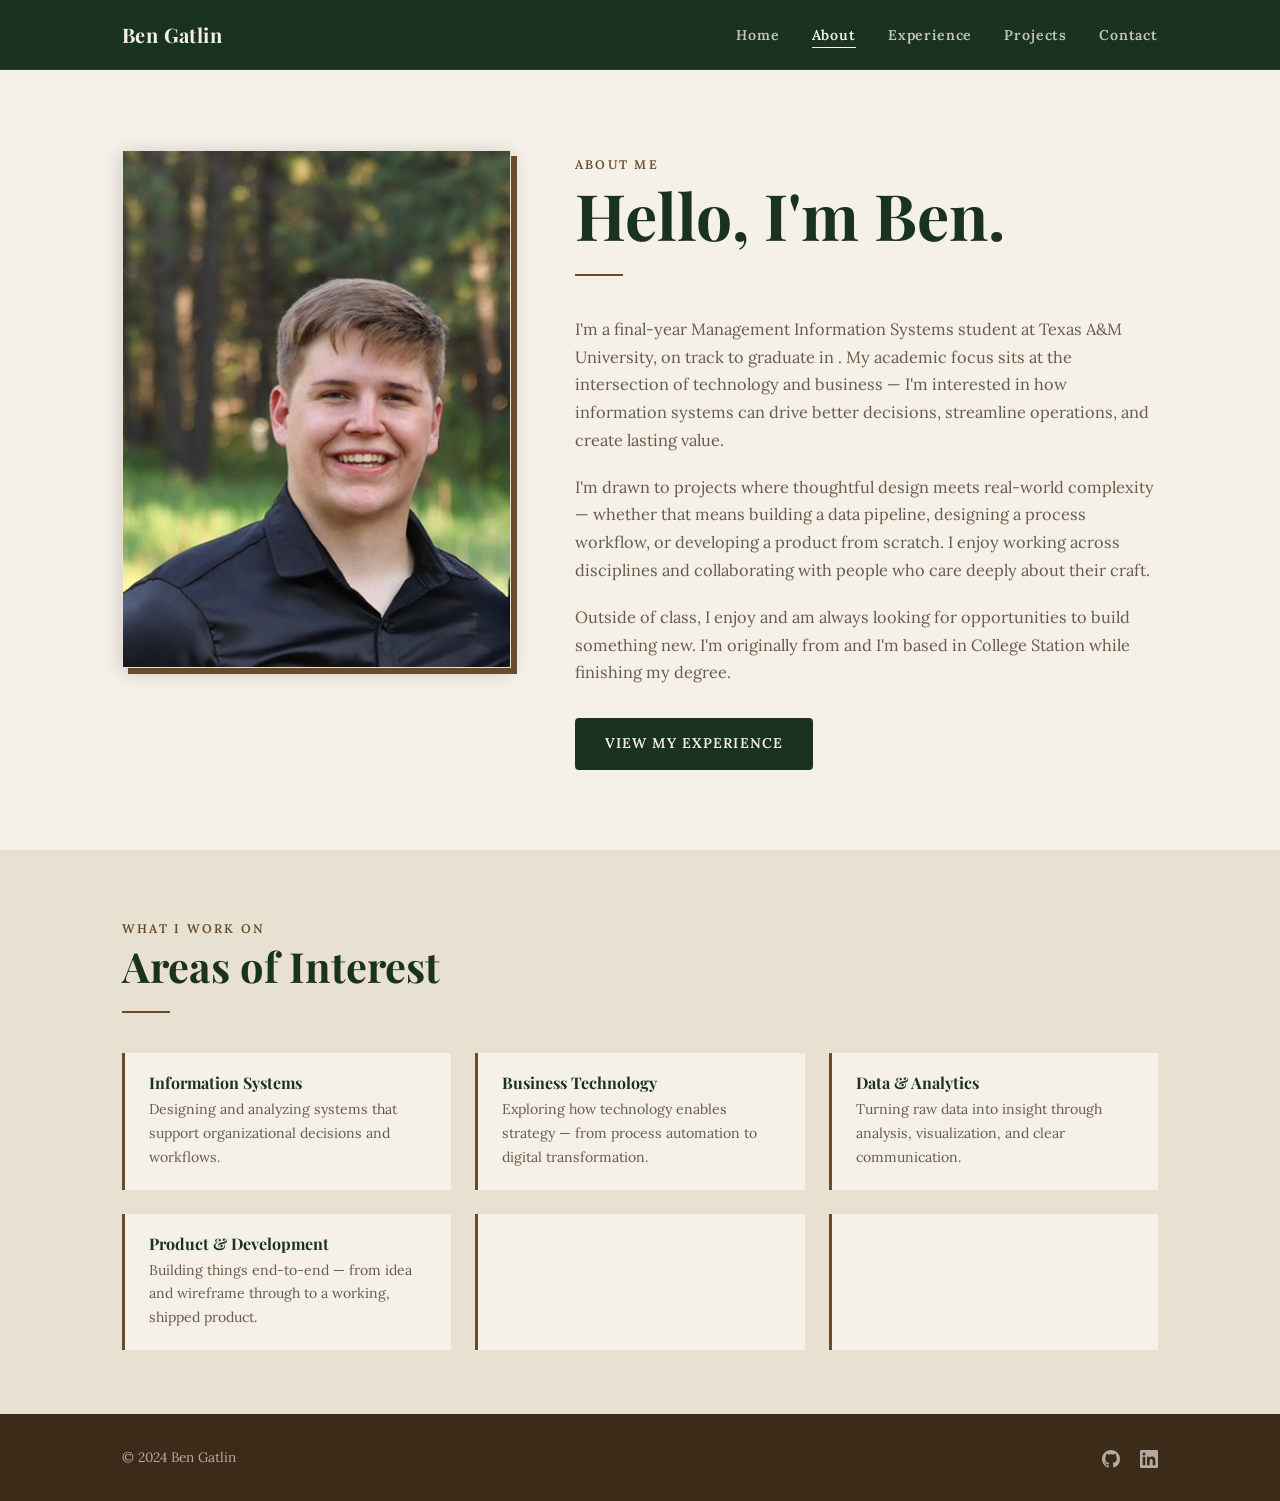
==== about.html @ 9d944edf "Initial website build — HTML/CSS/JS portfolio Co-Authored-By: Claude Sonnet 4.6 <noreply@anthropic.c" ====
<!DOCTYPE html>
<html lang="en">
<head>
  <meta charset="UTF-8">
  <meta name="viewport" content="width=device-width, initial-scale=1.0">
  <meta name="description" content="About Ben Gatlin — MIS student at Texas A&M University.">
  <title>About — Ben Gatlin</title>
  <link rel="preconnect" href="https://fonts.googleapis.com">
  <link rel="preconnect" href="https://fonts.gstatic.com" crossorigin>
  <link href="https://fonts.googleapis.com/css2?family=Playfair+Display:ital,wght@0,400;0,700;1,400&family=Lora:ital,wght@0,400;0,600;1,400&display=swap" rel="stylesheet">
  <link rel="stylesheet" href="css/styles.css">
</head>
<body>

  <!-- ===== NAVBAR ===== -->
  <nav class="navbar" role="navigation" aria-label="Main navigation">
    <div class="container">
      <a href="index.html" class="nav-brand">Ben Gatlin</a>
      <button class="nav-hamburger" aria-label="Toggle navigation" aria-expanded="false">
        <span></span>
        <span></span>
        <span></span>
      </button>
      <ul class="nav-links">
        <li><a href="index.html">Home</a></li>
        <li><a href="about.html">About</a></li>
        <li><a href="experience.html">Experience</a></li>
        <li><a href="projects.html">Projects</a></li>
        <li><a href="contact.html">Contact</a></li>
      </ul>
    </div>
  </nav>

  <main style="padding-top: var(--nav-height);">

    <!-- ===== ABOUT BIO ===== -->
    <section class="section" aria-labelledby="about-heading">
      <div class="container">
        <div class="about-grid">

          <!-- Photo column -->
          <div class="about-photo-wrap reveal">
            <img
              src="assets/profile.jpg"
              alt="Ben Gatlin"
              class="about-photo"
            >
          </div>

          <!-- Bio column -->
          <div class="about-content reveal">
            <span class="section-label">About Me</span>
            <h1 id="about-heading" class="section-title">Hello, I'm Ben.</h1>
            <div class="section-divider"></div>

            <!-- PLACEHOLDER: Replace paragraphs below with your real bio -->
            <p>
              I'm a final-year Management Information Systems student at Texas A&amp;M University,
              on track to graduate in <!-- PLACEHOLDER: Month Year -->. My academic focus sits at
              the intersection of technology and business — I'm interested in how information systems
              can drive better decisions, streamline operations, and create lasting value.
            </p>

            <p>
              <!-- PLACEHOLDER: Expand on your specific interests, coursework highlights,
                   or skills you've developed. What draws you to technology + business?
                   What kinds of problems excite you? -->
              I'm drawn to projects where thoughtful design meets real-world complexity — whether
              that means building a data pipeline, designing a process workflow, or developing a
              product from scratch. I enjoy working across disciplines and collaborating with people
              who care deeply about their craft.
            </p>

            <p>
              <!-- PLACEHOLDER: Add a personal/humanizing paragraph — hobbies, background,
                   where you're from, what you do outside of school. -->
              Outside of class, I enjoy <!-- PLACEHOLDER: your hobbies/interests --> and am
              always looking for opportunities to build something new. I'm originally from
              <!-- PLACEHOLDER: hometown --> and I'm based in College Station while finishing
              my degree.
            </p>

            <a href="experience.html" class="btn btn-dark" style="margin-top: 0.75rem;">
              View My Experience
            </a>
          </div>

        </div>
      </div>
    </section>

    <!-- ===== AREAS OF INTEREST ===== -->
    <section class="about-interests" aria-labelledby="interests-heading">
      <div class="container">
        <span class="section-label">What I Work On</span>
        <h2 id="interests-heading" class="section-title">Areas of Interest</h2>
        <div class="section-divider"></div>

        <div class="interests-grid">
          <div class="interest-item reveal">
            <h4>Information Systems</h4>
            <!-- PLACEHOLDER: 1–2 sentences about your interest in IS -->
            <p>Designing and analyzing systems that support organizational decisions and workflows.</p>
          </div>

          <div class="interest-item reveal">
            <h4>Business Technology</h4>
            <!-- PLACEHOLDER: 1–2 sentences -->
            <p>Exploring how technology enables strategy — from process automation to digital transformation.</p>
          </div>

          <div class="interest-item reveal">
            <h4>Data &amp; Analytics</h4>
            <!-- PLACEHOLDER: 1–2 sentences -->
            <p>Turning raw data into insight through analysis, visualization, and clear communication.</p>
          </div>

          <div class="interest-item reveal">
            <h4>Product &amp; Development</h4>
            <!-- PLACEHOLDER: 1–2 sentences -->
            <p>Building things end-to-end — from idea and wireframe through to a working, shipped product.</p>
          </div>

          <div class="interest-item reveal">
            <h4><!-- PLACEHOLDER: Add your own area --></h4>
            <p><!-- PLACEHOLDER: Description --></p>
          </div>

          <div class="interest-item reveal">
            <h4><!-- PLACEHOLDER: Add your own area --></h4>
            <p><!-- PLACEHOLDER: Description --></p>
          </div>
        </div>
      </div>
    </section>

  </main>

  <!-- ===== FOOTER ===== -->
  <footer class="footer" role="contentinfo">
    <div class="container">
      <p class="footer-copy">&copy; 2024 Ben Gatlin</p>
      <nav class="footer-links" aria-label="Social links">
        <!-- PLACEHOLDER: Replace href values with real profile URLs -->
        <a href="#" aria-label="GitHub">
          <svg class="footer-icon" viewBox="0 0 24 24" fill="currentColor" aria-hidden="true">
            <path d="M12 0C5.37 0 0 5.37 0 12c0 5.31 3.435 9.795 8.205 11.385.6.105.825-.255.825-.57 0-.285-.015-1.23-.015-2.235-3.015.555-3.795-.735-4.035-1.41-.135-.345-.72-1.41-1.23-1.695-.42-.225-1.02-.78-.015-.795.945-.015 1.62.87 1.845 1.23 1.08 1.815 2.805 1.305 3.495.99.105-.78.42-1.305.765-1.605-2.67-.3-5.46-1.335-5.46-5.925 0-1.305.465-2.385 1.23-3.225-.12-.3-.54-1.53.12-3.18 0 0 1.005-.315 3.3 1.23.96-.27 1.98-.405 3-.405s2.04.135 3 .405c2.295-1.56 3.3-1.23 3.3-1.23.66 1.65.24 2.88.12 3.18.765.84 1.23 1.905 1.23 3.225 0 4.605-2.805 5.625-5.475 5.925.435.375.81 1.095.81 2.22 0 1.605-.015 2.895-.015 3.3 0 .315.225.69.825.57A12.02 12.02 0 0 0 24 12c0-6.63-5.37-12-12-12z"/>
          </svg>
        </a>
        <a href="#" aria-label="LinkedIn">
          <svg class="footer-icon" viewBox="0 0 24 24" fill="currentColor" aria-hidden="true">
            <path d="M20.447 20.452h-3.554v-5.569c0-1.328-.027-3.037-1.852-3.037-1.853 0-2.136 1.445-2.136 2.939v5.667H9.351V9h3.414v1.561h.046c.477-.9 1.637-1.85 3.37-1.85 3.601 0 4.267 2.37 4.267 5.455v6.286zM5.337 7.433a2.062 2.062 0 0 1-2.063-2.065 2.064 2.064 0 1 1 2.063 2.065zm1.782 13.019H3.555V9h3.564v11.452zM22.225 0H1.771C.792 0 0 .774 0 1.729v20.542C0 23.227.792 24 1.771 24h20.451C23.2 24 24 23.227 24 22.271V1.729C24 .774 23.2 0 22.222 0h.003z"/>
          </svg>
        </a>
      </nav>
    </div>
  </footer>

  <script src="js/scripts.js"></script>
</body>
</html>
---- css/styles.css ----
/* =========================================
   1. RESET & BASE
   ========================================= */

*, *::before, *::after {
  box-sizing: border-box;
  margin: 0;
  padding: 0;
}

html {
  scroll-behavior: smooth;
}

body {
  font-family: var(--font-body);
  font-size: 1rem;
  line-height: 1.7;
  color: var(--color-text);
  background-color: var(--color-cream);
}

img {
  display: block;
  max-width: 100%;
}

a {
  color: inherit;
  text-decoration: none;
}

ul {
  list-style: none;
}

/* =========================================
   2. DESIGN TOKENS
   ========================================= */

:root {
  --color-green-dark:   #1A3320;
  --color-green-mid:    #2C4A2E;
  --color-brown-dark:   #3D2B1A;
  --color-brown-mid:    #6B4C2A;
  --color-cream:        #F5F0E8;
  --color-cream-dark:   #E8E0D0;
  --color-text:         #2A1F14;
  --color-text-muted:   #6B5A48;

  --font-heading: 'Playfair Display', Georgia, serif;
  --font-body:    'Lora', Georgia, serif;

  --max-width:    1100px;
  --nav-height:   70px;

  --shadow-sm:    0 2px 8px rgba(0,0,0,0.12);
  --shadow-md:    0 4px 20px rgba(0,0,0,0.18);
  --shadow-lg:    0 8px 40px rgba(0,0,0,0.22);

  --radius:       4px;
  --transition:   0.25s ease;
}

/* =========================================
   3. TYPOGRAPHY
   ========================================= */

h1, h2, h3, h4 {
  font-family: var(--font-heading);
  font-weight: 700;
  line-height: 1.2;
  color: var(--color-green-dark);
}

h1 { font-size: clamp(2.4rem, 6vw, 4rem); }
h2 { font-size: clamp(1.8rem, 4vw, 2.6rem); }
h3 { font-size: clamp(1.2rem, 2.5vw, 1.5rem); }

p {
  margin-bottom: 1.2rem;
  color: var(--color-text);
}

p:last-child {
  margin-bottom: 0;
}

/* =========================================
   4. LAYOUT UTILITIES
   ========================================= */

.container {
  width: 100%;
  max-width: var(--max-width);
  margin: 0 auto;
  padding: 0 2rem;
}

.section {
  padding: 5rem 0;
}

.section-label {
  font-family: var(--font-body);
  font-size: 0.78rem;
  font-weight: 600;
  letter-spacing: 0.18em;
  text-transform: uppercase;
  color: var(--color-brown-mid);
  margin-bottom: 0.75rem;
}

.section-title {
  margin-bottom: 0.5rem;
}

.section-divider {
  width: 48px;
  height: 2px;
  background-color: var(--color-brown-mid);
  margin: 1.25rem 0 2.5rem;
}

.section-divider.center {
  margin-left: auto;
  margin-right: auto;
}

.text-center { text-align: center; }

/* Scroll reveal animation */
.reveal {
  opacity: 0;
  transform: translateY(24px);
  transition: opacity 0.55s ease, transform 0.55s ease;
}

.reveal.visible {
  opacity: 1;
  transform: translateY(0);
}

/* =========================================
   5. NAVBAR
   ========================================= */

.navbar {
  position: fixed;
  top: 0;
  left: 0;
  right: 0;
  height: var(--nav-height);
  background-color: var(--color-green-dark);
  border-bottom: 1px solid rgba(245, 240, 232, 0.08);
  z-index: 1000;
  display: flex;
  align-items: center;
}

.navbar .container {
  display: flex;
  align-items: center;
  justify-content: space-between;
}

.nav-brand {
  font-family: var(--font-heading);
  font-size: 1.25rem;
  font-weight: 700;
  color: var(--color-cream);
  letter-spacing: 0.02em;
  white-space: nowrap;
}

.nav-brand:hover {
  color: var(--color-cream-dark);
}

.nav-links {
  display: flex;
  align-items: center;
  gap: 2rem;
}

.nav-links a {
  font-family: var(--font-body);
  font-size: 0.88rem;
  font-weight: 600;
  letter-spacing: 0.06em;
  color: rgba(245, 240, 232, 0.78);
  transition: color var(--transition);
  position: relative;
  padding-bottom: 2px;
}

.nav-links a::after {
  content: '';
  position: absolute;
  bottom: -2px;
  left: 0;
  width: 0;
  height: 1px;
  background-color: var(--color-cream);
  transition: width var(--transition);
}

.nav-links a:hover,
.nav-links a.active {
  color: var(--color-cream);
}

.nav-links a:hover::after,
.nav-links a.active::after {
  width: 100%;
}

.nav-hamburger {
  display: none;
  flex-direction: column;
  justify-content: center;
  gap: 5px;
  background: none;
  border: none;
  cursor: pointer;
  padding: 6px;
}

.nav-hamburger span {
  display: block;
  width: 24px;
  height: 2px;
  background-color: var(--color-cream);
  transition: var(--transition);
  border-radius: 1px;
}

/* =========================================
   6. FOOTER
   ========================================= */

.footer {
  background-color: var(--color-brown-dark);
  color: var(--color-cream);
  padding: 2rem 0;
}

.footer .container {
  display: flex;
  align-items: center;
  justify-content: space-between;
  flex-wrap: wrap;
  gap: 1rem;
}

.footer-copy {
  font-family: var(--font-body);
  font-size: 0.85rem;
  color: rgba(245, 240, 232, 0.65);
  margin-bottom: 0;
}

.footer-links {
  display: flex;
  gap: 1.25rem;
  align-items: center;
}

.footer-links a {
  color: rgba(245, 240, 232, 0.65);
  font-size: 0.85rem;
  font-family: var(--font-body);
  transition: color var(--transition);
}

.footer-links a:hover {
  color: var(--color-cream);
}

.footer-icon {
  width: 18px;
  height: 18px;
  vertical-align: middle;
}

/* =========================================
   7. HERO SECTION
   ========================================= */

.hero {
  min-height: 100vh;
  background-color: var(--color-green-dark);
  background-image:
    radial-gradient(ellipse at 70% 20%, rgba(44, 74, 46, 0.6) 0%, transparent 60%),
    radial-gradient(ellipse at 20% 80%, rgba(107, 76, 42, 0.15) 0%, transparent 50%);
  display: flex;
  flex-direction: column;
  align-items: center;
  justify-content: center;
  padding: calc(var(--nav-height) + 3rem) 2rem 4rem;
  text-align: center;
}

.hero-photo-wrap {
  position: relative;
  width: 200px;
  height: 200px;
  margin: 0 auto 2.5rem;
}

.hero-photo {
  width: 200px;
  height: 200px;
  border-radius: 50%;
  object-fit: cover;
  border: 3px solid var(--color-brown-mid);
  box-shadow: 0 0 0 6px rgba(107, 76, 42, 0.2), var(--shadow-lg);
}

.hero h1 {
  color: var(--color-cream);
  margin-bottom: 1rem;
  letter-spacing: 0.01em;
}

.hero-subtitle {
  font-family: var(--font-body);
  font-style: italic;
  font-size: clamp(1rem, 2.5vw, 1.2rem);
  color: rgba(245, 240, 232, 0.7);
  margin-bottom: 2.5rem;
  letter-spacing: 0.02em;
}

.hero-cta {
  display: flex;
  gap: 1rem;
  justify-content: center;
  flex-wrap: wrap;
}

.hero-intro {
  background-color: var(--color-cream);
  padding: 4.5rem 0;
}

.hero-intro-inner {
  max-width: 680px;
  margin: 0 auto;
  text-align: center;
}

.hero-intro-inner h2 {
  margin-bottom: 1.25rem;
}

.hero-intro-inner p {
  font-size: 1.05rem;
  color: var(--color-text-muted);
}

/* =========================================
   8. ABOUT PAGE
   ========================================= */

.about-grid {
  display: grid;
  grid-template-columns: 2fr 3fr;
  gap: 4rem;
  align-items: start;
}

.about-photo-wrap {
  position: sticky;
  top: calc(var(--nav-height) + 2rem);
}

.about-photo {
  width: 100%;
  aspect-ratio: 3/4;
  object-fit: cover;
  border: 1px solid var(--color-cream-dark);
  box-shadow: 6px 6px 0 var(--color-brown-mid), var(--shadow-md);
}

.about-content h2 {
  margin-bottom: 0.5rem;
}

.about-content p {
  font-size: 1.02rem;
  color: var(--color-text-muted);
}

.about-interests {
  background-color: var(--color-cream-dark);
  padding: 4rem 0;
}

.interests-grid {
  display: grid;
  grid-template-columns: repeat(3, 1fr);
  gap: 1.5rem;
  margin-top: 1rem;
}

.interest-item {
  background-color: var(--color-cream);
  border-left: 3px solid var(--color-brown-mid);
  padding: 1.25rem 1.5rem;
}

.interest-item h4 {
  font-size: 1rem;
  margin-bottom: 0.35rem;
}

.interest-item p {
  font-size: 0.88rem;
  color: var(--color-text-muted);
  margin-bottom: 0;
}

/* =========================================
   9. EXPERIENCE / TIMELINE
   ========================================= */

.education-card {
  background-color: var(--color-green-dark);
  color: var(--color-cream);
  padding: 2.5rem;
  border-radius: var(--radius);
  display: grid;
  grid-template-columns: 1fr auto;
  align-items: center;
  gap: 1.5rem;
  margin-bottom: 4rem;
}

.education-card h3 {
  color: var(--color-cream);
  font-size: 1.4rem;
  margin-bottom: 0.3rem;
}

.education-card .degree {
  font-family: var(--font-body);
  font-style: italic;
  color: rgba(245, 240, 232, 0.75);
  font-size: 1rem;
  margin-bottom: 0.6rem;
}

.education-card .detail {
  font-size: 0.88rem;
  color: rgba(245, 240, 232, 0.6);
  margin-bottom: 0.2rem;
}

.education-date {
  text-align: right;
}

.education-date .year {
  font-family: var(--font-heading);
  font-size: 2rem;
  color: var(--color-cream);
  line-height: 1;
}

.education-date .year-label {
  font-size: 0.78rem;
  letter-spacing: 0.12em;
  text-transform: uppercase;
  color: rgba(245, 240, 232, 0.5);
}

.timeline {
  position: relative;
  padding-left: 2.5rem;
}

.timeline::before {
  content: '';
  position: absolute;
  left: 8px;
  top: 8px;
  bottom: 8px;
  width: 2px;
  background-color: var(--color-brown-mid);
  opacity: 0.4;
}

.timeline-entry {
  position: relative;
  margin-bottom: 2.5rem;
}

.timeline-entry:last-child {
  margin-bottom: 0;
}

.timeline-dot {
  position: absolute;
  left: calc(-2.5rem + 2px);
  top: 6px;
  width: 14px;
  height: 14px;
  border-radius: 50%;
  background-color: var(--color-brown-mid);
  border: 2px solid var(--color-cream);
  box-shadow: 0 0 0 2px var(--color-brown-mid);
}

.timeline-card {
  background-color: white;
  border: 1px solid var(--color-cream-dark);
  border-top: 3px solid var(--color-brown-mid);
  padding: 1.75rem 2rem;
  box-shadow: var(--shadow-sm);
  transition: box-shadow var(--transition);
}

.timeline-card:hover {
  box-shadow: var(--shadow-md);
}

.timeline-header {
  display: flex;
  justify-content: space-between;
  align-items: flex-start;
  flex-wrap: wrap;
  gap: 0.5rem;
  margin-bottom: 0.75rem;
}

.timeline-role {
  font-family: var(--font-heading);
  font-size: 1.15rem;
  color: var(--color-green-dark);
}

.timeline-company {
  font-family: var(--font-body);
  font-weight: 600;
  font-size: 0.9rem;
  color: var(--color-brown-mid);
  margin-top: 0.15rem;
}

.timeline-dates {
  font-size: 0.82rem;
  font-family: var(--font-body);
  color: var(--color-text-muted);
  white-space: nowrap;
  padding-top: 0.2rem;
}

.timeline-bullets {
  padding-left: 1.25rem;
  list-style: disc;
  color: var(--color-text-muted);
}

.timeline-bullets li {
  font-size: 0.93rem;
  margin-bottom: 0.4rem;
  padding-left: 0.25rem;
}

.timeline-bullets li:last-child {
  margin-bottom: 0;
}

.resume-cta {
  text-align: center;
  padding: 4rem 0;
  background-color: var(--color-cream-dark);
}

.resume-cta h3 {
  margin-bottom: 0.5rem;
}

.resume-cta p {
  color: var(--color-text-muted);
  margin-bottom: 1.75rem;
}

/* =========================================
   10. PROJECTS GRID & CARDS
   ========================================= */

.projects-grid {
  display: grid;
  grid-template-columns: repeat(auto-fill, minmax(300px, 1fr));
  gap: 1.75rem;
}

.project-card {
  background-color: white;
  border: 1px solid var(--color-cream-dark);
  border-top: 4px solid var(--color-brown-mid);
  padding: 1.75rem;
  box-shadow: var(--shadow-sm);
  transition: transform var(--transition), box-shadow var(--transition);
  display: flex;
  flex-direction: column;
}

.project-card:hover:not(.project-card--coming-soon) {
  transform: translateY(-4px);
  box-shadow: var(--shadow-md);
}

.project-card--coming-soon {
  opacity: 0.55;
  border-top-color: var(--color-text-muted);
  cursor: default;
}

.project-card h3 {
  font-size: 1.15rem;
  margin-bottom: 0.6rem;
}

.project-card p {
  font-size: 0.93rem;
  color: var(--color-text-muted);
  flex-grow: 1;
  margin-bottom: 1.25rem;
}

.tag-list {
  display: flex;
  flex-wrap: wrap;
  gap: 0.4rem;
  margin-bottom: 1.25rem;
}

.tag {
  font-family: var(--font-body);
  font-size: 0.72rem;
  font-weight: 600;
  letter-spacing: 0.08em;
  text-transform: uppercase;
  color: var(--color-brown-mid);
  background-color: rgba(107, 76, 42, 0.1);
  border: 1px solid rgba(107, 76, 42, 0.2);
  padding: 0.2rem 0.6rem;
  border-radius: 2px;
}

/* =========================================
   11. CONTACT PAGE
   ========================================= */

.contact-section {
  min-height: calc(100vh - var(--nav-height) - 100px);
  display: flex;
  align-items: center;
  background-color: var(--color-cream);
  padding: calc(var(--nav-height) + 4rem) 2rem 5rem;
}

.contact-inner {
  max-width: 600px;
  margin: 0 auto;
  text-align: center;
  width: 100%;
}

.contact-inner h1 {
  margin-bottom: 0.5rem;
}

.contact-intro {
  color: var(--color-text-muted);
  font-size: 1.05rem;
  font-style: italic;
  margin-bottom: 3.5rem;
}

.contact-list {
  display: flex;
  flex-direction: column;
  gap: 1.25rem;
}

.contact-item {
  display: flex;
  align-items: center;
  gap: 1.25rem;
  padding: 1.5rem 2rem;
  background-color: white;
  border: 1px solid var(--color-cream-dark);
  border-left: 4px solid var(--color-brown-mid);
  text-align: left;
  transition: border-color var(--transition), box-shadow var(--transition);
  text-decoration: none;
  color: var(--color-text);
}

.contact-item:hover {
  border-left-color: var(--color-green-mid);
  box-shadow: var(--shadow-md);
}

.contact-icon {
  width: 40px;
  height: 40px;
  flex-shrink: 0;
  color: var(--color-brown-mid);
}

.contact-item:hover .contact-icon {
  color: var(--color-green-mid);
}

.contact-label {
  font-family: var(--font-body);
  font-size: 0.75rem;
  font-weight: 600;
  letter-spacing: 0.12em;
  text-transform: uppercase;
  color: var(--color-text-muted);
  margin-bottom: 0.15rem;
}

.contact-value {
  font-family: var(--font-heading);
  font-size: 1.05rem;
  color: var(--color-green-dark);
}

/* =========================================
   12. BUTTONS
   ========================================= */

.btn {
  display: inline-block;
  font-family: var(--font-body);
  font-size: 0.88rem;
  font-weight: 600;
  letter-spacing: 0.08em;
  text-transform: uppercase;
  padding: 0.75rem 1.75rem;
  border-radius: var(--radius);
  cursor: pointer;
  transition: background-color var(--transition), color var(--transition), border-color var(--transition), box-shadow var(--transition);
  border: 2px solid transparent;
  text-decoration: none;
}

.btn-primary {
  background-color: var(--color-brown-mid);
  color: var(--color-cream);
  border-color: var(--color-brown-mid);
}

.btn-primary:hover {
  background-color: var(--color-brown-dark);
  border-color: var(--color-brown-dark);
}

.btn-outline {
  background-color: transparent;
  color: var(--color-cream);
  border-color: rgba(245, 240, 232, 0.5);
}

.btn-outline:hover {
  background-color: rgba(245, 240, 232, 0.1);
  border-color: var(--color-cream);
}

.btn-dark {
  background-color: var(--color-green-dark);
  color: var(--color-cream);
  border-color: var(--color-green-dark);
}

.btn-dark:hover {
  background-color: var(--color-green-mid);
  border-color: var(--color-green-mid);
}

/* =========================================
   13. RESPONSIVE — TABLET (max-width: 1024px)
   ========================================= */

@media (max-width: 1024px) {
  .about-grid {
    gap: 2.5rem;
  }

  .interests-grid {
    grid-template-columns: repeat(2, 1fr);
  }

  .education-card {
    grid-template-columns: 1fr;
    gap: 1rem;
  }

  .education-date {
    text-align: left;
    display: flex;
    align-items: center;
    gap: 0.75rem;
  }
}

/* =========================================
   14. RESPONSIVE — MOBILE (max-width: 768px)
   ========================================= */

@media (max-width: 768px) {
  .section {
    padding: 3.5rem 0;
  }

  /* Nav mobile */
  .nav-hamburger {
    display: flex;
  }

  .nav-links {
    display: none;
    position: absolute;
    top: var(--nav-height);
    left: 0;
    right: 0;
    background-color: var(--color-green-dark);
    flex-direction: column;
    padding: 1.25rem 2rem 1.75rem;
    gap: 1rem;
    border-top: 1px solid rgba(245, 240, 232, 0.08);
    box-shadow: var(--shadow-md);
  }

  .navbar.nav-open .nav-links {
    display: flex;
  }

  .nav-links a {
    font-size: 1rem;
    padding: 0.35rem 0;
  }

  /* About */
  .about-grid {
    grid-template-columns: 1fr;
    gap: 2rem;
  }

  .about-photo-wrap {
    position: static;
    max-width: 320px;
    margin: 0 auto;
  }

  .about-photo {
    aspect-ratio: 4/3;
  }

  .interests-grid {
    grid-template-columns: 1fr;
  }

  /* Experience */
  .timeline {
    padding-left: 2rem;
  }

  .timeline-card {
    padding: 1.25rem;
  }

  .timeline-header {
    flex-direction: column;
  }

  /* Projects */
  .projects-grid {
    grid-template-columns: 1fr;
  }

  /* Contact */
  .contact-item {
    padding: 1.25rem;
  }

  /* Footer */
  .footer .container {
    flex-direction: column;
    text-align: center;
  }
}
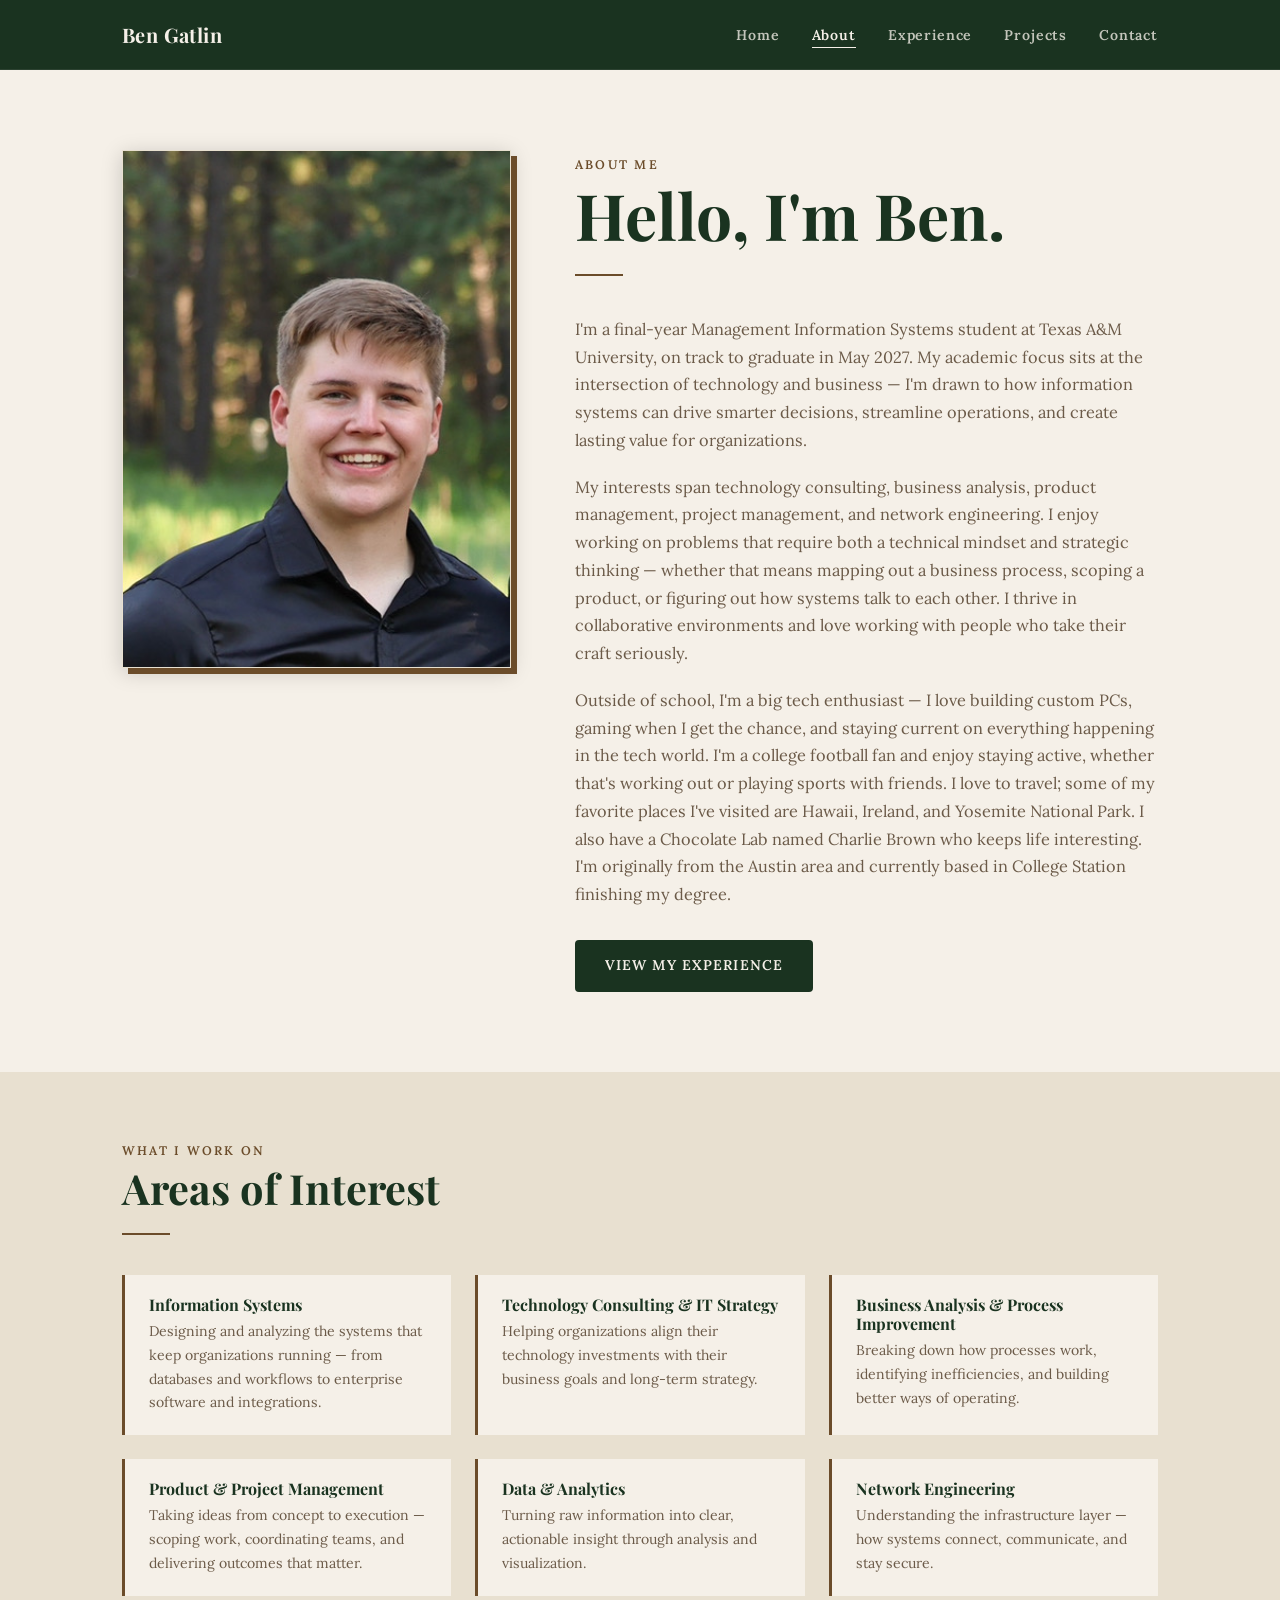
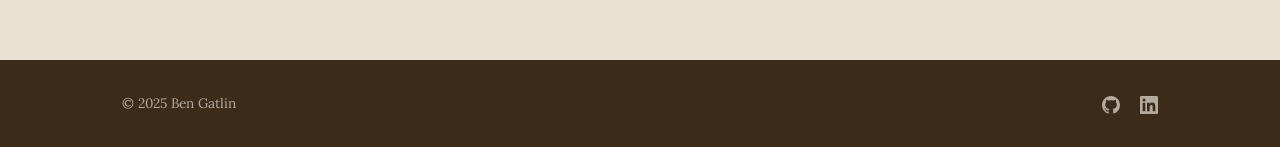
==== commit da35dc65: "Add GitHub profile link Co-Authored-By: Claude Sonnet 4.6 <noreply@anthropic.com>" ====
--- a/about.html
+++ b/about.html
@@ -53,31 +53,30 @@
             <h1 id="about-heading" class="section-title">Hello, I'm Ben.</h1>
             <div class="section-divider"></div>
 
-            <!-- PLACEHOLDER: Replace paragraphs below with your real bio -->
             <p>
               I'm a final-year Management Information Systems student at Texas A&amp;M University,
-              on track to graduate in <!-- PLACEHOLDER: Month Year -->. My academic focus sits at
-              the intersection of technology and business — I'm interested in how information systems
-              can drive better decisions, streamline operations, and create lasting value.
+              on track to graduate in May 2027. My academic focus sits at the intersection of
+              technology and business — I'm drawn to how information systems can drive smarter
+              decisions, streamline operations, and create lasting value for organizations.
             </p>
 
             <p>
-              <!-- PLACEHOLDER: Expand on your specific interests, coursework highlights,
-                   or skills you've developed. What draws you to technology + business?
-                   What kinds of problems excite you? -->
-              I'm drawn to projects where thoughtful design meets real-world complexity — whether
-              that means building a data pipeline, designing a process workflow, or developing a
-              product from scratch. I enjoy working across disciplines and collaborating with people
-              who care deeply about their craft.
+              My interests span technology consulting, business analysis, product management,
+              project management, and network engineering. I enjoy working on problems that require
+              both a technical mindset and strategic thinking — whether that means mapping out a
+              business process, scoping a product, or figuring out how systems talk to each other.
+              I thrive in collaborative environments and love working with people who take their
+              craft seriously.
             </p>
 
             <p>
-              <!-- PLACEHOLDER: Add a personal/humanizing paragraph — hobbies, background,
-                   where you're from, what you do outside of school. -->
-              Outside of class, I enjoy <!-- PLACEHOLDER: your hobbies/interests --> and am
-              always looking for opportunities to build something new. I'm originally from
-              <!-- PLACEHOLDER: hometown --> and I'm based in College Station while finishing
-              my degree.
+              Outside of school, I'm a big tech enthusiast — I love building custom PCs, gaming
+              when I get the chance, and staying current on everything happening in the tech world.
+              I'm a college football fan and enjoy staying active, whether that's working out or
+              playing sports with friends. I love to travel; some of my favorite places I've visited
+              are Hawaii, Ireland, and Yosemite National Park. I also have a Chocolate Lab named
+              Charlie Brown who keeps life interesting. I'm originally from the Austin area and
+              currently based in College Station finishing my degree.
             </p>
 
             <a href="experience.html" class="btn btn-dark" style="margin-top: 0.75rem;">
@@ -99,36 +98,32 @@
         <div class="interests-grid">
           <div class="interest-item reveal">
             <h4>Information Systems</h4>
-            <!-- PLACEHOLDER: 1–2 sentences about your interest in IS -->
-            <p>Designing and analyzing systems that support organizational decisions and workflows.</p>
+            <p>Designing and analyzing the systems that keep organizations running — from databases and workflows to enterprise software and integrations.</p>
           </div>
 
           <div class="interest-item reveal">
-            <h4>Business Technology</h4>
-            <!-- PLACEHOLDER: 1–2 sentences -->
-            <p>Exploring how technology enables strategy — from process automation to digital transformation.</p>
+            <h4>Technology Consulting &amp; IT Strategy</h4>
+            <p>Helping organizations align their technology investments with their business goals and long-term strategy.</p>
+          </div>
+
+          <div class="interest-item reveal">
+            <h4>Business Analysis &amp; Process Improvement</h4>
+            <p>Breaking down how processes work, identifying inefficiencies, and building better ways of operating.</p>
+          </div>
+
+          <div class="interest-item reveal">
+            <h4>Product &amp; Project Management</h4>
+            <p>Taking ideas from concept to execution — scoping work, coordinating teams, and delivering outcomes that matter.</p>
           </div>
 
           <div class="interest-item reveal">
             <h4>Data &amp; Analytics</h4>
-            <!-- PLACEHOLDER: 1–2 sentences -->
-            <p>Turning raw data into insight through analysis, visualization, and clear communication.</p>
+            <p>Turning raw information into clear, actionable insight through analysis and visualization.</p>
           </div>
 
           <div class="interest-item reveal">
-            <h4>Product &amp; Development</h4>
-            <!-- PLACEHOLDER: 1–2 sentences -->
-            <p>Building things end-to-end — from idea and wireframe through to a working, shipped product.</p>
-          </div>
-
-          <div class="interest-item reveal">
-            <h4><!-- PLACEHOLDER: Add your own area --></h4>
-            <p><!-- PLACEHOLDER: Description --></p>
-          </div>
-
-          <div class="interest-item reveal">
-            <h4><!-- PLACEHOLDER: Add your own area --></h4>
-            <p><!-- PLACEHOLDER: Description --></p>
+            <h4>Network Engineering</h4>
+            <p>Understanding the infrastructure layer — how systems connect, communicate, and stay secure.</p>
           </div>
         </div>
       </div>
@@ -139,15 +134,14 @@
   <!-- ===== FOOTER ===== -->
   <footer class="footer" role="contentinfo">
     <div class="container">
-      <p class="footer-copy">&copy; 2024 Ben Gatlin</p>
+      <p class="footer-copy">&copy; 2025 Ben Gatlin</p>
       <nav class="footer-links" aria-label="Social links">
-        <!-- PLACEHOLDER: Replace href values with real profile URLs -->
-        <a href="#" aria-label="GitHub">
+        <a href="https://github.com/BenGatlin" target="_blank" rel="noopener noreferrer" aria-label="GitHub">
           <svg class="footer-icon" viewBox="0 0 24 24" fill="currentColor" aria-hidden="true">
             <path d="M12 0C5.37 0 0 5.37 0 12c0 5.31 3.435 9.795 8.205 11.385.6.105.825-.255.825-.57 0-.285-.015-1.23-.015-2.235-3.015.555-3.795-.735-4.035-1.41-.135-.345-.72-1.41-1.23-1.695-.42-.225-1.02-.78-.015-.795.945-.015 1.62.87 1.845 1.23 1.08 1.815 2.805 1.305 3.495.99.105-.78.42-1.305.765-1.605-2.67-.3-5.46-1.335-5.46-5.925 0-1.305.465-2.385 1.23-3.225-.12-.3-.54-1.53.12-3.18 0 0 1.005-.315 3.3 1.23.96-.27 1.98-.405 3-.405s2.04.135 3 .405c2.295-1.56 3.3-1.23 3.3-1.23.66 1.65.24 2.88.12 3.18.765.84 1.23 1.905 1.23 3.225 0 4.605-2.805 5.625-5.475 5.925.435.375.81 1.095.81 2.22 0 1.605-.015 2.895-.015 3.3 0 .315.225.69.825.57A12.02 12.02 0 0 0 24 12c0-6.63-5.37-12-12-12z"/>
           </svg>
         </a>
-        <a href="#" aria-label="LinkedIn">
+        <a href="https://www.linkedin.com/in/ben-gatlin-" target="_blank" rel="noopener noreferrer" aria-label="LinkedIn">
           <svg class="footer-icon" viewBox="0 0 24 24" fill="currentColor" aria-hidden="true">
             <path d="M20.447 20.452h-3.554v-5.569c0-1.328-.027-3.037-1.852-3.037-1.853 0-2.136 1.445-2.136 2.939v5.667H9.351V9h3.414v1.561h.046c.477-.9 1.637-1.85 3.37-1.85 3.601 0 4.267 2.37 4.267 5.455v6.286zM5.337 7.433a2.062 2.062 0 0 1-2.063-2.065 2.064 2.064 0 1 1 2.063 2.065zm1.782 13.019H3.555V9h3.564v11.452zM22.225 0H1.771C.792 0 0 .774 0 1.729v20.542C0 23.227.792 24 1.771 24h20.451C23.2 24 24 23.227 24 22.271V1.729C24 .774 23.2 0 22.222 0h.003z"/>
           </svg>
